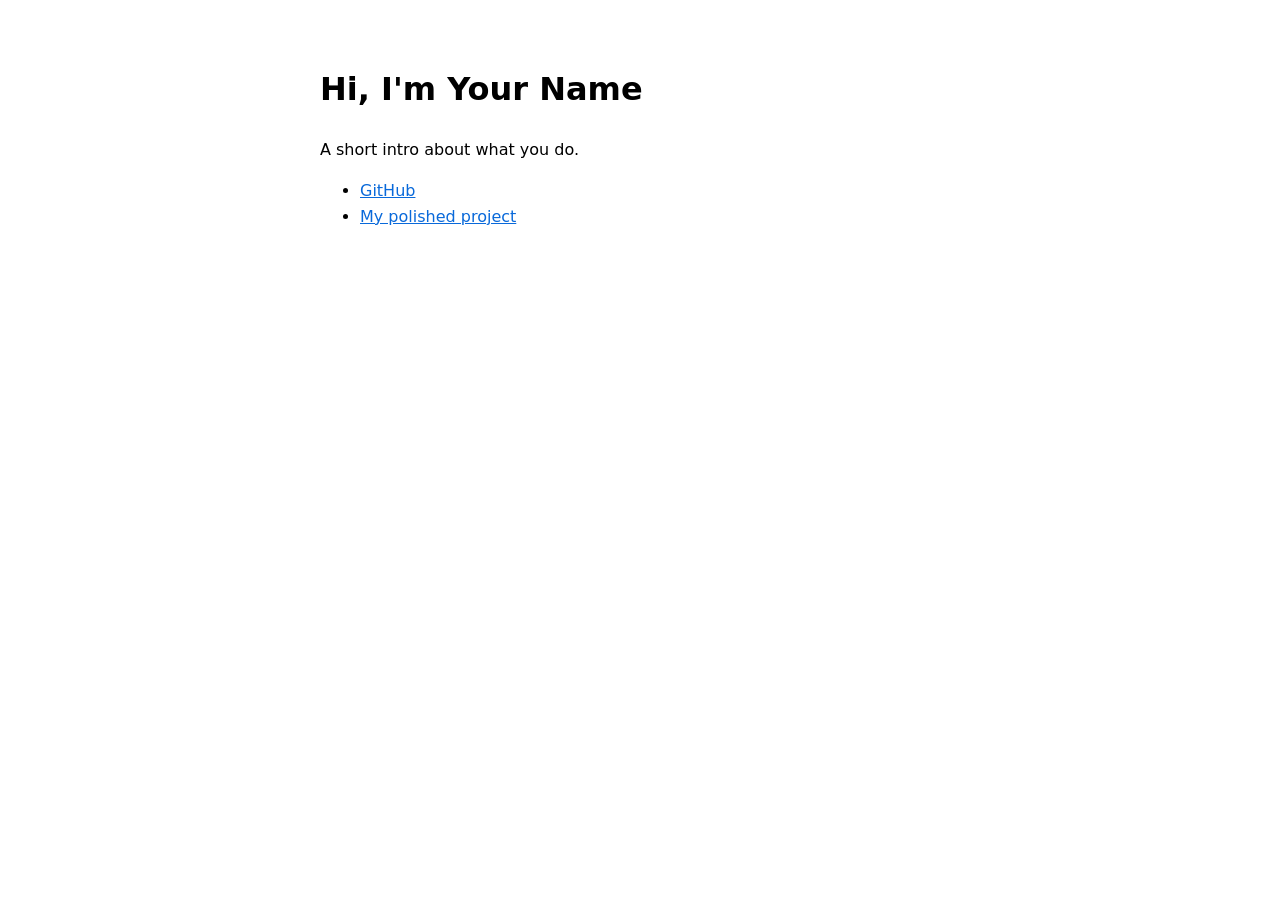
==== index.html @ 8998bba6 "test push" ====
<!DOCTYPE html>
<html lang="en">
<head>
  <meta charset="utf-8">
  <meta name="viewport" content="width=device-width, initial-scale=1">
  <title>Your Name</title>
  <style>
    body { font-family: system-ui, sans-serif; max-width: 640px; margin: 4rem auto; padding: 0 1rem; line-height: 1.6; }
    a { color: #0969da; }
  </style>
</head>
<body>
  <h1>Hi, I'm Your Name</h1>
  <p>A short intro about what you do.</p>
  <ul>
    <li><a href="https://github.com/your-username">GitHub</a></li>
    <li><a href="polished/">My polished project</a></li>
  </ul>
</body>
</html>
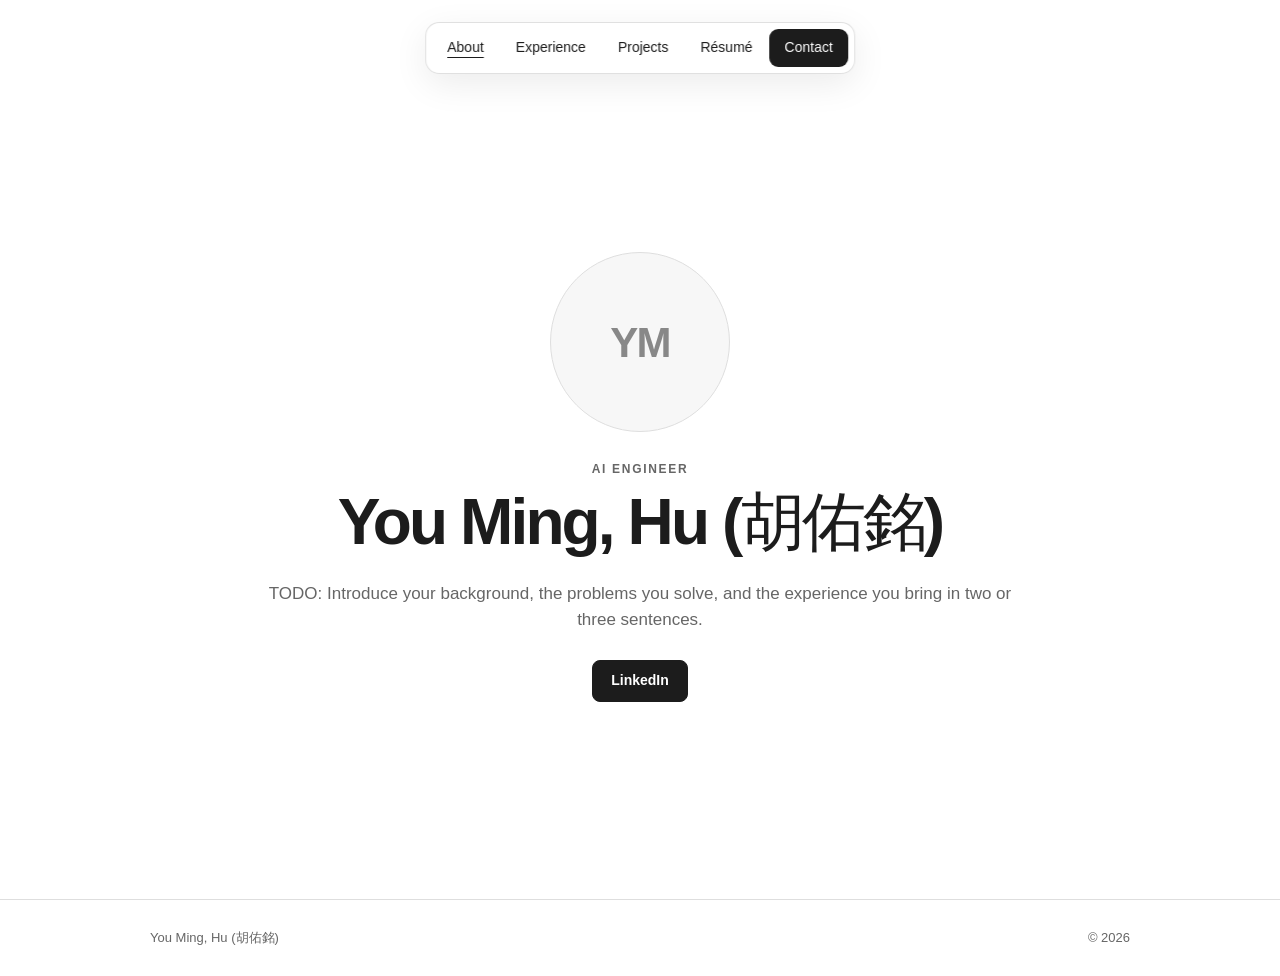
==== commit c8f6588c: "template version" ====
--- a/index.html
+++ b/index.html
@@ -1,20 +1,20 @@
-<!DOCTYPE html>
-<html lang="en">
+<!doctype html>
+<html lang="en" data-page="about" data-root=".">
 <head>
   <meta charset="utf-8">
   <meta name="viewport" content="width=device-width, initial-scale=1">
-  <title>Your Name</title>
-  <style>
-    body { font-family: system-ui, sans-serif; max-width: 640px; margin: 4rem auto; padding: 0 1rem; line-height: 1.6; }
-    a { color: #0969da; }
-  </style>
+  <meta name="description" content="Professional portfolio">
+  <title>About · Portfolio</title>
+  <link rel="icon" href="data:image/svg+xml,%3Csvg xmlns='http://www.w3.org/2000/svg' viewBox='0 0 32 32'%3E%3Crect width='32' height='32' rx='9' fill='%231c1c1c'/%3E%3Cpath d='M9 23V9h7a5 5 0 0 1 0 10h-3' fill='none' stroke='white' stroke-width='3'/%3E%3C/svg%3E">
+  <link rel="stylesheet" href="styles.css">
+  <script src="vendor/marked/marked.umd.js" defer></script>
+  <script src="main.js" defer></script>
 </head>
 <body>
-  <h1>Hi, I'm Your Name</h1>
-  <p>A short intro about what you do.</p>
-  <ul>
-    <li><a href="https://github.com/your-username">GitHub</a></li>
-    <li><a href="polished/">My polished project</a></li>
-  </ul>
+  <a class="skip-link" href="#main">Skip to content</a>
+  <header id="site-navigation" class="floating-nav"></header>
+  <main id="main"><p id="content-error" class="content-error page-width" role="alert" hidden></p><section id="about" class="page-section about-section" aria-labelledby="profile-name"><div class="portrait" aria-hidden="true"><img id="profile-photo" alt="" hidden><span id="profile-initials"></span></div><p id="profile-role" class="eyebrow"></p><h1 id="profile-name">Loading profile…</h1><div id="profile-bio" class="rich-text intro-copy"></div><div id="profile-actions" class="button-row"></div></section></main>
+  <footer id="site-footer" class="page-width"></footer>
+  <noscript><p class="page-width">Enable JavaScript to view this portfolio.</p></noscript>
 </body>
-</html>+</html>
--- a/styles.css
+++ b/styles.css
@@ -0,0 +1,120 @@
+:root{--ink:#1c1c1c;--muted:#666;--line:#dedede;--soft:#f7f7f7;--surface:#fff;--radius:22px;font-family:Inter,-apple-system,BlinkMacSystemFont,"Segoe UI",sans-serif;color:var(--ink);background:var(--surface);font-synthesis:none}
+@view-transition{navigation:auto}
+*{box-sizing:border-box}
+[hidden]{display:none!important}
+html{scroll-behavior:smooth;scroll-padding-top:110px}
+body{margin:0;font-size:16px;line-height:1.55;background:var(--surface)}
+a{color:inherit;text-underline-offset:5px}
+button,a{-webkit-tap-highlight-color:transparent}
+:focus-visible{outline:3px solid #777;outline-offset:4px}
+.page-width{width:min(980px,calc(100% - 48px));margin-inline:auto}
+.skip-link{position:fixed;left:16px;top:-70px;z-index:20;background:#fff;padding:10px 14px;border:1px solid var(--line);border-radius:8px}
+.skip-link:focus{top:16px}
+.floating-nav{position:fixed;z-index:10;top:22px;left:50%;transform:translateX(-50%);width:max-content;max-width:calc(100% - 24px);padding:6px;background:rgba(255,255,255,.9);border:1px solid rgba(0,0,0,.12);border-radius:14px;box-shadow:0 10px 35px rgba(0,0,0,.08);backdrop-filter:blur(14px)}
+.floating-nav{view-transition-name:site-navigation}
+.floating-nav nav{display:flex;align-items:center;gap:2px}
+.floating-nav a{text-decoration:none;padding:8px 15px;border-radius:9px;font-size:14px;white-space:nowrap}
+.floating-nav a:hover{background:var(--soft)}
+.floating-nav a[aria-current=page]:not(.contact-nav){text-decoration:underline;text-decoration-thickness:1px;text-underline-offset:5px}
+.floating-nav .contact-nav{background:var(--ink);color:#fff}
+.floating-nav .contact-nav:hover,.floating-nav .contact-nav[aria-current=page]{background:#3b3b3b}
+.page-section{padding-block:110px;border-bottom:1px solid var(--line)}
+main{view-transition-name:page-content}
+.standalone-section{min-height:calc(100vh - 70px);padding-top:155px}
+.content-error{margin-top:110px;padding:18px;border:1px solid #c02626;border-radius:12px;background:#fff5f5;color:#991b1b;overflow-wrap:anywhere}
+.about-section{min-height:100vh;display:flex;flex-direction:column;align-items:center;justify-content:center;text-align:center;padding:145px 24px 90px}
+.portrait{width:180px;height:180px;margin-bottom:28px;border:1px solid var(--line);border-radius:50%;overflow:hidden;background:var(--soft);display:grid;place-items:center}
+.portrait img{width:100%;height:100%;object-fit:cover}
+.portrait span{font-size:42px;font-weight:600;letter-spacing:-.04em;color:#888}
+.eyebrow{margin:0 0 10px;text-transform:uppercase;letter-spacing:.14em;font-size:12px;font-weight:700;color:var(--muted)}
+h1,h2,h3,p{overflow-wrap:anywhere}
+h1{font-size:clamp(38px,6vw,64px);line-height:1.06;letter-spacing:-.045em;margin:0 0 24px;font-weight:600}
+h2{font-size:clamp(34px,5vw,50px);line-height:1.1;letter-spacing:-.04em;margin:0;font-weight:600}
+.page-title{font-size:clamp(42px,6vw,64px);margin:0}
+.intro-copy{max-width:780px;font-size:17px}
+.button-row{display:flex;justify-content:center;flex-wrap:wrap;gap:10px;margin-top:26px}
+.button{display:inline-flex;align-items:center;justify-content:center;min-height:42px;padding:9px 18px;border:1px solid var(--ink);border-radius:8px;text-decoration:none;font-size:14px;font-weight:600}
+.dark-button{background:var(--ink);color:#fff}
+.section-heading{margin-bottom:42px}
+.centered-heading{text-align:center;max-width:790px;margin-inline:auto}
+.section-intro{margin-top:22px}
+.experience-list{display:grid;gap:18px;max-width:760px;margin:auto}
+.experience-card{padding:28px 30px;border:1px solid var(--line);border-radius:var(--radius);background:#fff;transition:transform .2s ease,box-shadow .2s ease}
+.experience-card:hover{transform:translateY(-2px);box-shadow:0 12px 32px rgba(0,0,0,.06)}
+.experience-company{font-size:22px;margin:0 0 4px}
+.experience-role{margin:0 0 18px;color:var(--muted);font-weight:500}
+.experience-meta{margin:18px 0 0;font-size:13px;font-weight:600;color:var(--muted)}
+.project-instruction{text-align:center;font-size:clamp(20px,3vw,30px);color:var(--muted);margin:0 0 30px}
+.project-list{display:grid;gap:20px}
+.project-card{border:1px solid var(--line);border-radius:var(--radius);overflow:hidden;background:#fff}
+.project-toggle{width:100%;border:0;background:#fff;color:inherit;text-align:left;display:grid;grid-template-columns:280px 1fr;gap:28px;padding:18px}
+.project-preview{appearance:none;border:0;min-height:170px;border-radius:13px;background:var(--soft);overflow:hidden;display:grid;place-items:center;cursor:pointer}
+.project-preview:hover{background:#efefef}
+.project-preview img{width:100%;height:100%;object-fit:cover}
+.project-monogram{font-size:34px;font-weight:600;color:#aaa}
+.project-copy{display:flex;flex-direction:column;padding:10px 8px}
+.project-category{margin:0 0 6px;text-transform:uppercase;letter-spacing:.12em;color:var(--muted);font-size:11px;font-weight:700}
+.project-copy h3{font-size:24px;line-height:1.15;letter-spacing:-.025em;margin:0 0 12px}
+.project-summary{font-size:14px;color:var(--muted);max-width:580px}
+.project-tags{display:flex;flex-wrap:wrap;gap:7px;margin-top:18px}
+.project-tag{font-size:12px;border:1px solid var(--line);border-radius:999px;padding:4px 9px}
+.project-open-button{align-self:flex-start;margin-top:18px;border:0;border-bottom:1px solid var(--ink);padding:3px 0;background:transparent;font:inherit;font-size:13px;font-weight:600;cursor:pointer}
+.project-period{margin:auto 0 0;text-align:right;font-size:12px;color:var(--muted)}
+.project-expanded{border-top:1px solid var(--line);padding:26px}
+.project-expanded[hidden]{display:none}
+.project-details{display:grid;grid-template-columns:repeat(3,1fr);gap:26px}
+.project-details h4{margin:0 0 8px;font-size:14px}
+.media{margin:24px 0 0;border:1px solid var(--line);border-radius:14px;overflow:hidden;background:var(--soft)}
+.media iframe{display:block;width:100%;height:430px;border:0;background:#fff}
+.media img,.media video{display:block;width:100%;max-height:640px;object-fit:contain}
+.media figcaption{padding:11px 16px;border-top:1px solid var(--line);font-size:13px;color:var(--muted)}
+.resume-heading{display:flex;align-items:end;justify-content:space-between;gap:24px;margin-bottom:30px}
+.resume-viewer{min-height:620px;border:1px solid var(--line);border-radius:var(--radius);background:var(--soft);display:grid;place-items:center;text-align:center;color:var(--muted);overflow:hidden}
+.resume-viewer iframe{width:100%;height:min(80vh,920px);border:0;background:#fff}
+.resume-viewer code{font-size:.9em}
+.contact-section{padding-inline:24px}
+.contact-list{width:min(620px,100%);margin:auto;border:1px solid var(--line);border-radius:var(--radius);overflow:hidden}
+.contact-item{display:grid;grid-template-columns:120px 1fr;gap:20px;padding:18px 24px;text-decoration:none;border-bottom:1px solid var(--line)}
+.contact-item:last-child{border-bottom:0}
+.contact-item:hover{background:var(--soft)}
+.contact-label{font-weight:600}
+.contact-value{color:var(--muted);overflow-wrap:anywhere}
+.rich-text{color:var(--muted);overflow-wrap:anywhere}
+.rich-text>:first-child{margin-top:0}
+.rich-text>:last-child{margin-bottom:0}
+.rich-text p{margin:.65em 0}
+.rich-text ul,.rich-text ol{margin:.65em 0;padding-left:1.4em}
+.rich-text blockquote{margin:.8em 0;padding-left:1em;border-left:3px solid var(--line)}
+.rich-text code{font-family:ui-monospace,SFMono-Regular,Menlo,monospace;font-size:.9em;background:#efefef;padding:.1em .3em;border-radius:3px}
+.rich-text pre{overflow:auto;background:var(--soft);padding:13px;border-radius:8px}
+.rich-text pre code{padding:0}
+.rich-text h3,.rich-text h4,.rich-text h5,.rich-text h6{color:var(--ink);margin:1em 0 .4em}
+footer{display:flex;justify-content:space-between;gap:24px;padding-block:28px;color:var(--muted);font-size:13px}
+::view-transition-old(page-content){animation:page-out 160ms ease-in both}
+::view-transition-new(page-content){animation:page-in 260ms 40ms ease-out both}
+::view-transition-old(site-navigation),::view-transition-new(site-navigation){animation-duration:180ms}
+@keyframes page-out{to{opacity:0;transform:translateY(-8px)}}
+@keyframes page-in{from{opacity:0;transform:translateY(10px)}}
+@supports not (view-transition-name:page-content){main{animation:page-in 260ms ease-out both}}
+@media(max-width:760px){html{scroll-padding-top:90px}
+.page-width{width:min(100% - 32px,980px)}
+.floating-nav{top:12px;width:calc(100% - 24px);overflow-x:auto}
+.floating-nav nav{width:max-content}
+.floating-nav a{padding:8px 9px;font-size:12px}
+.page-section{padding-block:80px}
+.about-section{padding-top:120px}
+.portrait{width:145px;height:145px}
+.project-toggle{grid-template-columns:1fr}
+.project-preview{min-height:210px}
+.project-details{grid-template-columns:1fr}
+.project-period{text-align:left;margin-top:18px}
+.resume-heading{align-items:start;flex-direction:column}
+.resume-viewer{min-height:440px}
+.contact-item{grid-template-columns:1fr;gap:3px}
+.media iframe{height:360px}
+}
+@media(prefers-reduced-motion:reduce){html{scroll-behavior:auto}
+.experience-card{transition:none}
+main{animation:none}
+::view-transition-old(*),::view-transition-new(*){animation:none}
+}
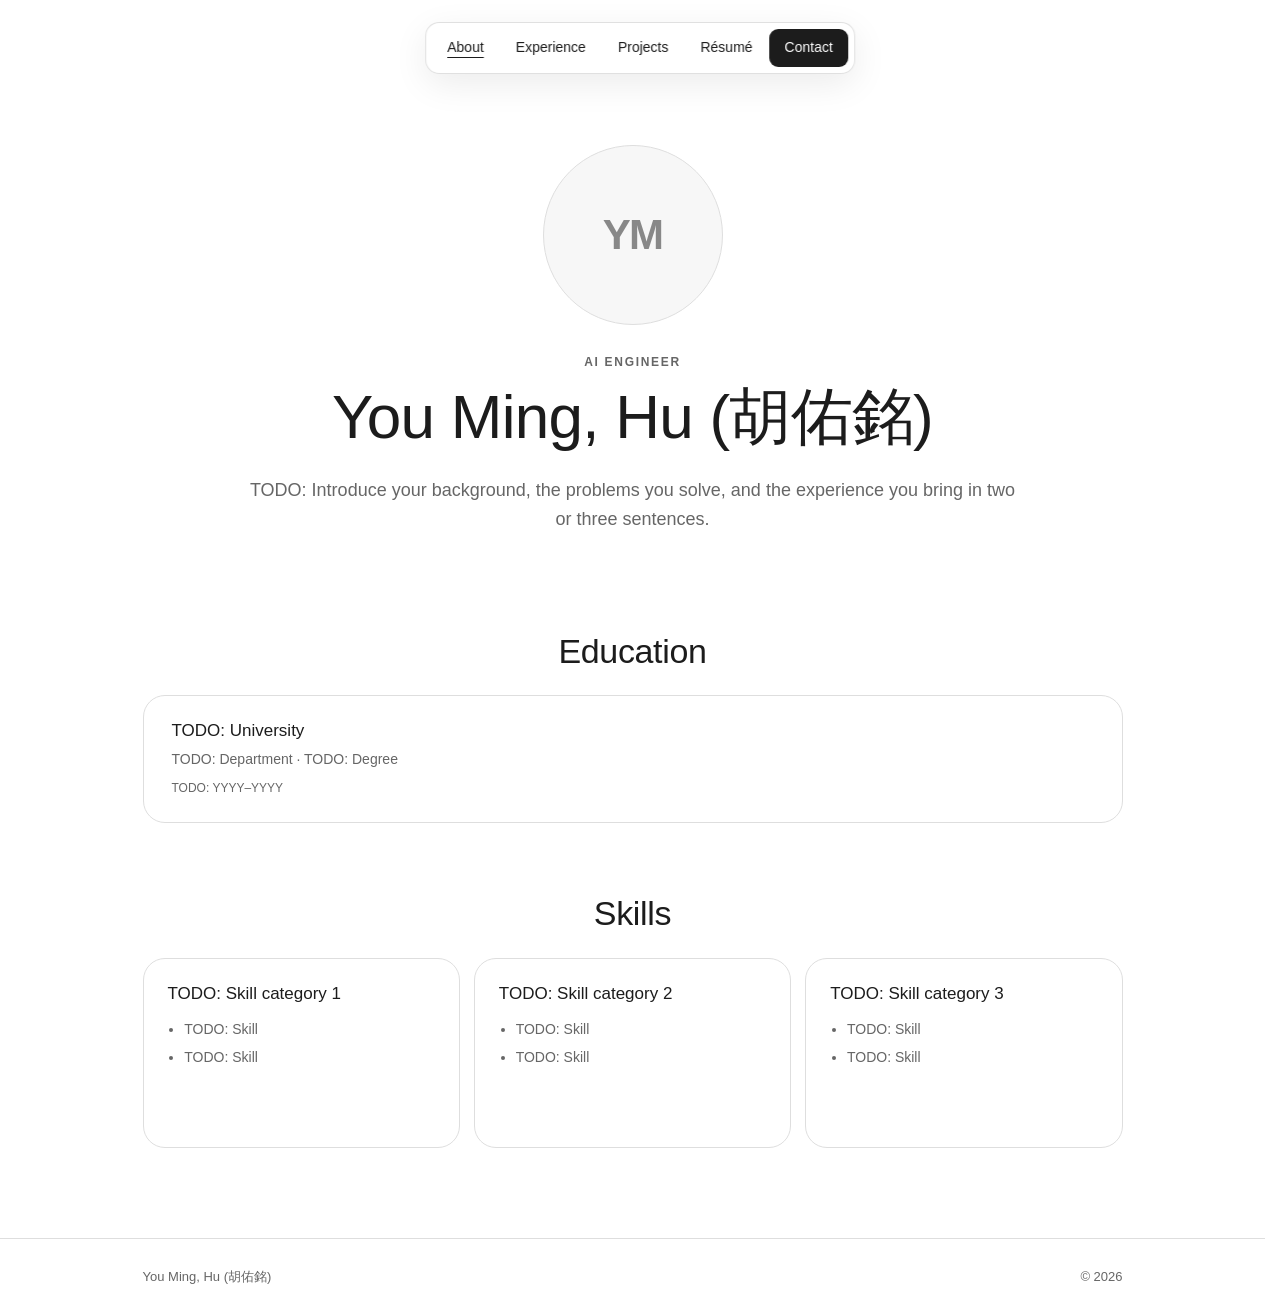
==== commit 20ce8aaf: "update landing page" ====
--- a/index.html
+++ b/index.html
@@ -13,7 +13,7 @@
 <body>
   <a class="skip-link" href="#main">Skip to content</a>
   <header id="site-navigation" class="floating-nav"></header>
-  <main id="main"><p id="content-error" class="content-error page-width" role="alert" hidden></p><section id="about" class="page-section about-section" aria-labelledby="profile-name"><div class="portrait" aria-hidden="true"><img id="profile-photo" alt="" hidden><span id="profile-initials"></span></div><p id="profile-role" class="eyebrow"></p><h1 id="profile-name">Loading profile…</h1><div id="profile-bio" class="rich-text intro-copy"></div><div id="profile-actions" class="button-row"></div></section></main>
+  <main id="main"><p id="content-error" class="content-error page-width" role="alert" hidden></p><section id="about" class="page-section about-section" aria-labelledby="profile-name"><div class="about-profile"><div class="portrait" aria-hidden="true"><img id="profile-photo" alt="" hidden><span id="profile-initials"></span></div><p id="profile-role" class="eyebrow"></p><h1 id="profile-name">Loading profile…</h1><div id="profile-bio" class="rich-text intro-copy"></div><div id="profile-actions" class="button-row"></div></div><section class="about-subsection education-section" aria-labelledby="education-title"><h2 id="education-title">Education</h2><div id="education-list" class="education-list"></div></section><section class="about-subsection skills-section" aria-labelledby="skills-title"><h2 id="skills-title">Skills</h2><div id="skills-list" class="skills-list"></div></section></section></main>
   <footer id="site-footer" class="page-width"></footer>
   <noscript><p class="page-width">Enable JavaScript to view this portfolio.</p></noscript>
 </body>
--- a/styles.css
+++ b/styles.css
@@ -1,8 +1,7 @@
-:root{--ink:#1c1c1c;--muted:#666;--line:#dedede;--soft:#f7f7f7;--surface:#fff;--radius:22px;font-family:Inter,-apple-system,BlinkMacSystemFont,"Segoe UI",sans-serif;color:var(--ink);background:var(--surface);font-synthesis:none}
-@view-transition{navigation:auto}
+:root{--ink:#1c1c1c;--muted:#666;--line:#dedede;--soft:#f7f7f7;--surface:#fff;--radius:22px;font-family:Inter,-apple-system,BlinkMacSystemFont,"Segoe UI","PingFang TC","Hiragino Sans","Microsoft JhengHei","Noto Sans TC",sans-serif;color:var(--ink);background:var(--surface);font-synthesis:none}
 *{box-sizing:border-box}
 [hidden]{display:none!important}
-html{scroll-behavior:smooth;scroll-padding-top:110px}
+html{scroll-behavior:smooth;scroll-padding-top:110px;overflow-y:scroll;scrollbar-gutter:stable}
 body{margin:0;font-size:16px;line-height:1.55;background:var(--surface)}
 a{color:inherit;text-underline-offset:5px}
 button,a{-webkit-tap-highlight-color:transparent}
@@ -11,7 +10,6 @@
 .skip-link{position:fixed;left:16px;top:-70px;z-index:20;background:#fff;padding:10px 14px;border:1px solid var(--line);border-radius:8px}
 .skip-link:focus{top:16px}
 .floating-nav{position:fixed;z-index:10;top:22px;left:50%;transform:translateX(-50%);width:max-content;max-width:calc(100% - 24px);padding:6px;background:rgba(255,255,255,.9);border:1px solid rgba(0,0,0,.12);border-radius:14px;box-shadow:0 10px 35px rgba(0,0,0,.08);backdrop-filter:blur(14px)}
-.floating-nav{view-transition-name:site-navigation}
 .floating-nav nav{display:flex;align-items:center;gap:2px}
 .floating-nav a{text-decoration:none;padding:8px 15px;border-radius:9px;font-size:14px;white-space:nowrap}
 .floating-nav a:hover{background:var(--soft)}
@@ -19,22 +17,38 @@
 .floating-nav .contact-nav{background:var(--ink);color:#fff}
 .floating-nav .contact-nav:hover,.floating-nav .contact-nav[aria-current=page]{background:#3b3b3b}
 .page-section{padding-block:110px;border-bottom:1px solid var(--line)}
-main{view-transition-name:page-content}
+main h1{opacity:0;transform:translateY(12px)}
+.portrait,.about-profile>.eyebrow,.intro-copy,.button-row,.education-section,.skills-section,.section-heading>.eyebrow,.resume-heading .eyebrow,.experience-list,.section-intro,.project-instruction,.project-list,.resume-heading .button,.resume-viewer,.contact-list,footer{opacity:0;transform:translateY(8px)}
+html.title-ready main h1{animation:title-in 260ms cubic-bezier(.2,.75,.2,1) both}
+html.content-ready .portrait,html.content-ready .about-profile>.eyebrow,html.content-ready .intro-copy,html.content-ready .button-row,html.content-ready .education-section,html.content-ready .skills-section,html.content-ready .section-heading>.eyebrow,html.content-ready .resume-heading .eyebrow,html.content-ready .experience-list,html.content-ready .section-intro,html.content-ready .project-instruction,html.content-ready .project-list,html.content-ready .resume-heading .button,html.content-ready .resume-viewer,html.content-ready .contact-list,html.content-ready footer{animation:content-in 420ms cubic-bezier(.4,0,.2,1) both}
+html.page-leaving main h1,html.page-leaving .portrait,html.page-leaving .about-profile>.eyebrow,html.page-leaving .intro-copy,html.page-leaving .button-row,html.page-leaving .education-section,html.page-leaving .skills-section,html.page-leaving .section-heading>.eyebrow,html.page-leaving .resume-heading .eyebrow,html.page-leaving .experience-list,html.page-leaving .section-intro,html.page-leaving .project-instruction,html.page-leaving .project-list,html.page-leaving .resume-heading .button,html.page-leaving .resume-viewer,html.page-leaving .contact-list,html.page-leaving footer{animation:none;opacity:0;transition:opacity 30ms linear}
 .standalone-section{min-height:calc(100vh - 70px);padding-top:155px}
 .content-error{margin-top:110px;padding:18px;border:1px solid #c02626;border-radius:12px;background:#fff5f5;color:#991b1b;overflow-wrap:anywhere}
-.about-section{min-height:100vh;display:flex;flex-direction:column;align-items:center;justify-content:center;text-align:center;padding:145px 24px 90px}
+.about-section{min-height:100vh;text-align:center;padding:145px 24px 90px}
+.about-profile{display:flex;flex-direction:column;align-items:center;max-width:820px;margin-inline:auto}
 .portrait{width:180px;height:180px;margin-bottom:28px;border:1px solid var(--line);border-radius:50%;overflow:hidden;background:var(--soft);display:grid;place-items:center}
 .portrait img{width:100%;height:100%;object-fit:cover}
 .portrait span{font-size:42px;font-weight:600;letter-spacing:-.04em;color:#888}
 .eyebrow{margin:0 0 10px;text-transform:uppercase;letter-spacing:.14em;font-size:12px;font-weight:700;color:var(--muted)}
 h1,h2,h3,p{overflow-wrap:anywhere}
-h1{font-size:clamp(38px,6vw,64px);line-height:1.06;letter-spacing:-.045em;margin:0 0 24px;font-weight:600}
-h2{font-size:clamp(34px,5vw,50px);line-height:1.1;letter-spacing:-.04em;margin:0;font-weight:600}
-.page-title{font-size:clamp(42px,6vw,64px);margin:0}
-.intro-copy{max-width:780px;font-size:17px}
+h1{font-size:clamp(38px,6vw,62px);line-height:1.14;letter-spacing:-.012em;margin:0 0 24px;font-weight:500}
+h2{font-size:clamp(34px,5vw,48px);line-height:1.17;letter-spacing:-.01em;margin:0;font-weight:500}
+.page-title{font-size:clamp(42px,6vw,62px);margin:0}
+.intro-copy{max-width:780px;font-size:18px;line-height:1.62}
 .button-row{display:flex;justify-content:center;flex-wrap:wrap;gap:10px;margin-top:26px}
 .button{display:inline-flex;align-items:center;justify-content:center;min-height:42px;padding:9px 18px;border:1px solid var(--ink);border-radius:8px;text-decoration:none;font-size:14px;font-weight:600}
 .dark-button{background:var(--ink);color:#fff}
+.about-subsection{width:min(980px,100%);margin:70px auto 0;text-align:left}
+.about-subsection>h2{text-align:center;margin-bottom:24px;font-size:clamp(26px,3.5vw,34px);line-height:1.2;font-weight:500}
+.education-list{display:grid;gap:14px}
+.education-card{position:relative;padding:24px 28px;border:1px solid var(--line);border-radius:var(--radius);background:#fff}
+.education-card h3,.skill-card h3{margin:0;font-size:17px;line-height:1.3;font-weight:500}
+.education-study{margin:7px 0 0;color:var(--muted);font-size:14px}
+.education-period{margin:8px 0 0;font-size:12px;color:var(--muted)}
+.skills-list{display:grid;grid-template-columns:repeat(3,minmax(0,1fr));gap:14px}
+.skill-card{min-height:190px;padding:24px;border:1px solid var(--line);border-radius:var(--radius);background:#fff}
+.skill-card ul{margin:14px 0 0;padding-left:1.2em;color:var(--muted);font-size:14px;line-height:1.5}
+.skill-card li+li{margin-top:7px}
 .section-heading{margin-bottom:42px}
 .centered-heading{text-align:center;max-width:790px;margin-inline:auto}
 .section-intro{margin-top:22px}
@@ -46,7 +60,8 @@
 .experience-meta{margin:18px 0 0;font-size:13px;font-weight:600;color:var(--muted)}
 .project-instruction{text-align:center;font-size:clamp(20px,3vw,30px);color:var(--muted);margin:0 0 30px}
 .project-list{display:grid;gap:20px}
-.project-card{border:1px solid var(--line);border-radius:var(--radius);overflow:hidden;background:#fff}
+.project-card{border:1px solid var(--line);border-radius:var(--radius);overflow:hidden;background:#fff;transition:border-color 320ms ease,box-shadow 320ms ease}
+.project-card.is-open{border-color:#c8c8c8;box-shadow:0 16px 42px rgba(0,0,0,.055)}
 .project-toggle{width:100%;border:0;background:#fff;color:inherit;text-align:left;display:grid;grid-template-columns:280px 1fr;gap:28px;padding:18px}
 .project-preview{appearance:none;border:0;min-height:170px;border-radius:13px;background:var(--soft);overflow:hidden;display:grid;place-items:center;cursor:pointer}
 .project-preview:hover{background:#efefef}
@@ -54,14 +69,19 @@
 .project-monogram{font-size:34px;font-weight:600;color:#aaa}
 .project-copy{display:flex;flex-direction:column;padding:10px 8px}
 .project-category{margin:0 0 6px;text-transform:uppercase;letter-spacing:.12em;color:var(--muted);font-size:11px;font-weight:700}
-.project-copy h3{font-size:24px;line-height:1.15;letter-spacing:-.025em;margin:0 0 12px}
+.project-copy h3{font-size:24px;line-height:1.24;letter-spacing:-.008em;margin:0 0 12px;font-weight:500}
 .project-summary{font-size:14px;color:var(--muted);max-width:580px}
 .project-tags{display:flex;flex-wrap:wrap;gap:7px;margin-top:18px}
 .project-tag{font-size:12px;border:1px solid var(--line);border-radius:999px;padding:4px 9px}
-.project-open-button{align-self:flex-start;margin-top:18px;border:0;border-bottom:1px solid var(--ink);padding:3px 0;background:transparent;font:inherit;font-size:13px;font-weight:600;cursor:pointer}
+.project-open-button{align-self:flex-start;display:inline-flex;align-items:center;gap:9px;margin-top:18px;border:1px solid var(--line);border-radius:999px;padding:7px 11px 7px 13px;background:#fff;font:inherit;font-size:13px;font-weight:600;cursor:pointer;transition:background 200ms ease,border-color 200ms ease}
+.project-open-button:hover{background:var(--soft);border-color:#c8c8c8}
+.project-open-button::after{content:"+";display:grid;place-items:center;width:18px;height:18px;font-size:18px;line-height:1;font-weight:400;transition:transform 380ms cubic-bezier(.4,0,.2,1)}
+.project-card.is-open .project-open-button::after{transform:rotate(45deg)}
 .project-period{margin:auto 0 0;text-align:right;font-size:12px;color:var(--muted)}
-.project-expanded{border-top:1px solid var(--line);padding:26px}
-.project-expanded[hidden]{display:none}
+.project-expanded{display:grid;grid-template-rows:0fr;transition:grid-template-rows 420ms cubic-bezier(.4,0,.2,1)}
+.project-expanded-inner{min-height:0;overflow:hidden;opacity:0;transform:translateY(-6px);padding:0 26px;transition:opacity 260ms ease,transform 420ms cubic-bezier(.4,0,.2,1),padding 420ms cubic-bezier(.4,0,.2,1)}
+.project-card.is-open .project-expanded{grid-template-rows:1fr}
+.project-card.is-open .project-expanded-inner{opacity:1;transform:translateY(0);padding-block:26px;box-shadow:inset 0 1px var(--line);transition-delay:70ms,0ms,0ms}
 .project-details{display:grid;grid-template-columns:repeat(3,1fr);gap:26px}
 .project-details h4{margin:0 0 8px;font-size:14px}
 .media{margin:24px 0 0;border:1px solid var(--line);border-radius:14px;overflow:hidden;background:var(--soft)}
@@ -90,19 +110,17 @@
 .rich-text pre code{padding:0}
 .rich-text h3,.rich-text h4,.rich-text h5,.rich-text h6{color:var(--ink);margin:1em 0 .4em}
 footer{display:flex;justify-content:space-between;gap:24px;padding-block:28px;color:var(--muted);font-size:13px}
-::view-transition-old(page-content){animation:page-out 160ms ease-in both}
-::view-transition-new(page-content){animation:page-in 260ms 40ms ease-out both}
-::view-transition-old(site-navigation),::view-transition-new(site-navigation){animation-duration:180ms}
-@keyframes page-out{to{opacity:0;transform:translateY(-8px)}}
-@keyframes page-in{from{opacity:0;transform:translateY(10px)}}
-@supports not (view-transition-name:page-content){main{animation:page-in 260ms ease-out both}}
+@keyframes content-in{0%{opacity:0;transform:translateY(8px)}35%{opacity:.22}100%{opacity:1;transform:translateY(0)}}
+@keyframes title-in{from{opacity:0;transform:translateY(12px)}to{opacity:1;transform:translateY(0)}}
 @media(max-width:760px){html{scroll-padding-top:90px}
 .page-width{width:min(100% - 32px,980px)}
 .floating-nav{top:12px;width:calc(100% - 24px);overflow-x:auto}
-.floating-nav nav{width:max-content}
-.floating-nav a{padding:8px 9px;font-size:12px}
+.floating-nav nav{display:grid;grid-template-columns:repeat(5,minmax(0,1fr));width:100%}
+.floating-nav a{padding:8px 3px;font-size:12px;text-align:center}
 .page-section{padding-block:80px}
 .about-section{padding-top:120px}
+.about-subsection{margin-top:52px}
+.skills-list{grid-template-columns:1fr}
 .portrait{width:145px;height:145px}
 .project-toggle{grid-template-columns:1fr}
 .project-preview{min-height:210px}
@@ -114,7 +132,6 @@
 .media iframe{height:360px}
 }
 @media(prefers-reduced-motion:reduce){html{scroll-behavior:auto}
-.experience-card{transition:none}
-main{animation:none}
-::view-transition-old(*),::view-transition-new(*){animation:none}
+.experience-card,.project-card,.project-expanded,.project-expanded-inner,.project-open-button,.project-open-button::after{transition:none}
+main h1,.portrait,.about-profile>.eyebrow,.intro-copy,.button-row,.education-section,.skills-section,.section-heading>.eyebrow,.resume-heading .eyebrow,.experience-list,.section-intro,.project-instruction,.project-list,.resume-heading .button,.resume-viewer,.contact-list,footer{animation:none;opacity:1;transform:none;transition:none}
 }
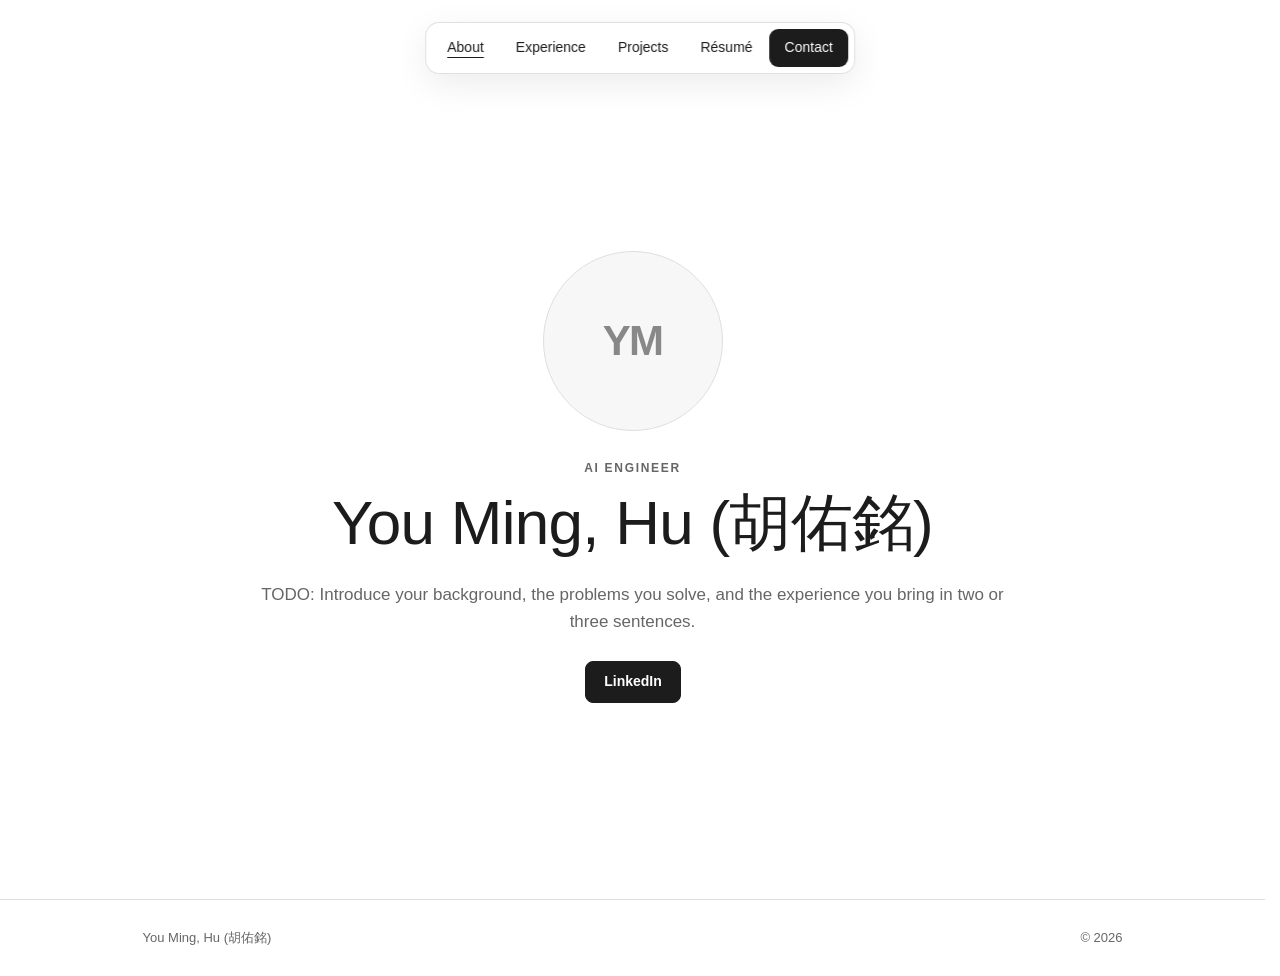
==== commit 37c5cf31: "revert landing page design" ====
--- a/index.html
+++ b/index.html
@@ -13,7 +13,7 @@
 <body>
   <a class="skip-link" href="#main">Skip to content</a>
   <header id="site-navigation" class="floating-nav"></header>
-  <main id="main"><p id="content-error" class="content-error page-width" role="alert" hidden></p><section id="about" class="page-section about-section" aria-labelledby="profile-name"><div class="about-profile"><div class="portrait" aria-hidden="true"><img id="profile-photo" alt="" hidden><span id="profile-initials"></span></div><p id="profile-role" class="eyebrow"></p><h1 id="profile-name">Loading profile…</h1><div id="profile-bio" class="rich-text intro-copy"></div><div id="profile-actions" class="button-row"></div></div><section class="about-subsection education-section" aria-labelledby="education-title"><h2 id="education-title">Education</h2><div id="education-list" class="education-list"></div></section><section class="about-subsection skills-section" aria-labelledby="skills-title"><h2 id="skills-title">Skills</h2><div id="skills-list" class="skills-list"></div></section></section></main>
+  <main id="main"><p id="content-error" class="content-error page-width" role="alert" hidden></p><section id="about" class="page-section about-section" aria-labelledby="profile-name"><div class="portrait" aria-hidden="true"><img id="profile-photo" alt="" hidden><span id="profile-initials"></span></div><p id="profile-role" class="eyebrow"></p><h1 id="profile-name">Loading profile…</h1><div id="profile-bio" class="rich-text intro-copy"></div><div id="profile-actions" class="button-row"></div></section></main>
   <footer id="site-footer" class="page-width"></footer>
   <noscript><p class="page-width">Enable JavaScript to view this portfolio.</p></noscript>
 </body>
--- a/styles.css
+++ b/styles.css
@@ -18,14 +18,13 @@
 .floating-nav .contact-nav:hover,.floating-nav .contact-nav[aria-current=page]{background:#3b3b3b}
 .page-section{padding-block:110px;border-bottom:1px solid var(--line)}
 main h1{opacity:0;transform:translateY(12px)}
-.portrait,.about-profile>.eyebrow,.intro-copy,.button-row,.education-section,.skills-section,.section-heading>.eyebrow,.resume-heading .eyebrow,.experience-list,.section-intro,.project-instruction,.project-list,.resume-heading .button,.resume-viewer,.contact-list,footer{opacity:0;transform:translateY(8px)}
+.portrait,.about-section>.eyebrow,.intro-copy,.button-row,.section-heading>.eyebrow,.resume-heading .eyebrow,.experience-list,.section-intro,.project-instruction,.project-list,.resume-heading .button,.resume-viewer,.contact-list,footer{opacity:0;transform:translateY(8px)}
 html.title-ready main h1{animation:title-in 260ms cubic-bezier(.2,.75,.2,1) both}
-html.content-ready .portrait,html.content-ready .about-profile>.eyebrow,html.content-ready .intro-copy,html.content-ready .button-row,html.content-ready .education-section,html.content-ready .skills-section,html.content-ready .section-heading>.eyebrow,html.content-ready .resume-heading .eyebrow,html.content-ready .experience-list,html.content-ready .section-intro,html.content-ready .project-instruction,html.content-ready .project-list,html.content-ready .resume-heading .button,html.content-ready .resume-viewer,html.content-ready .contact-list,html.content-ready footer{animation:content-in 420ms cubic-bezier(.4,0,.2,1) both}
-html.page-leaving main h1,html.page-leaving .portrait,html.page-leaving .about-profile>.eyebrow,html.page-leaving .intro-copy,html.page-leaving .button-row,html.page-leaving .education-section,html.page-leaving .skills-section,html.page-leaving .section-heading>.eyebrow,html.page-leaving .resume-heading .eyebrow,html.page-leaving .experience-list,html.page-leaving .section-intro,html.page-leaving .project-instruction,html.page-leaving .project-list,html.page-leaving .resume-heading .button,html.page-leaving .resume-viewer,html.page-leaving .contact-list,html.page-leaving footer{animation:none;opacity:0;transition:opacity 30ms linear}
+html.content-ready .portrait,html.content-ready .about-section>.eyebrow,html.content-ready .intro-copy,html.content-ready .button-row,html.content-ready .section-heading>.eyebrow,html.content-ready .resume-heading .eyebrow,html.content-ready .experience-list,html.content-ready .section-intro,html.content-ready .project-instruction,html.content-ready .project-list,html.content-ready .resume-heading .button,html.content-ready .resume-viewer,html.content-ready .contact-list,html.content-ready footer{animation:content-in 420ms cubic-bezier(.4,0,.2,1) both}
+html.page-leaving main h1,html.page-leaving .portrait,html.page-leaving .about-section>.eyebrow,html.page-leaving .intro-copy,html.page-leaving .button-row,html.page-leaving .section-heading>.eyebrow,html.page-leaving .resume-heading .eyebrow,html.page-leaving .experience-list,html.page-leaving .section-intro,html.page-leaving .project-instruction,html.page-leaving .project-list,html.page-leaving .resume-heading .button,html.page-leaving .resume-viewer,html.page-leaving .contact-list,html.page-leaving footer{animation:none;opacity:0;transition:opacity 30ms linear}
 .standalone-section{min-height:calc(100vh - 70px);padding-top:155px}
 .content-error{margin-top:110px;padding:18px;border:1px solid #c02626;border-radius:12px;background:#fff5f5;color:#991b1b;overflow-wrap:anywhere}
-.about-section{min-height:100vh;text-align:center;padding:145px 24px 90px}
-.about-profile{display:flex;flex-direction:column;align-items:center;max-width:820px;margin-inline:auto}
+.about-section{min-height:100vh;display:flex;flex-direction:column;align-items:center;justify-content:center;text-align:center;padding:145px 24px 90px}
 .portrait{width:180px;height:180px;margin-bottom:28px;border:1px solid var(--line);border-radius:50%;overflow:hidden;background:var(--soft);display:grid;place-items:center}
 .portrait img{width:100%;height:100%;object-fit:cover}
 .portrait span{font-size:42px;font-weight:600;letter-spacing:-.04em;color:#888}
@@ -34,21 +33,10 @@
 h1{font-size:clamp(38px,6vw,62px);line-height:1.14;letter-spacing:-.012em;margin:0 0 24px;font-weight:500}
 h2{font-size:clamp(34px,5vw,48px);line-height:1.17;letter-spacing:-.01em;margin:0;font-weight:500}
 .page-title{font-size:clamp(42px,6vw,62px);margin:0}
-.intro-copy{max-width:780px;font-size:18px;line-height:1.62}
+.intro-copy{max-width:780px;font-size:17px}
 .button-row{display:flex;justify-content:center;flex-wrap:wrap;gap:10px;margin-top:26px}
 .button{display:inline-flex;align-items:center;justify-content:center;min-height:42px;padding:9px 18px;border:1px solid var(--ink);border-radius:8px;text-decoration:none;font-size:14px;font-weight:600}
 .dark-button{background:var(--ink);color:#fff}
-.about-subsection{width:min(980px,100%);margin:70px auto 0;text-align:left}
-.about-subsection>h2{text-align:center;margin-bottom:24px;font-size:clamp(26px,3.5vw,34px);line-height:1.2;font-weight:500}
-.education-list{display:grid;gap:14px}
-.education-card{position:relative;padding:24px 28px;border:1px solid var(--line);border-radius:var(--radius);background:#fff}
-.education-card h3,.skill-card h3{margin:0;font-size:17px;line-height:1.3;font-weight:500}
-.education-study{margin:7px 0 0;color:var(--muted);font-size:14px}
-.education-period{margin:8px 0 0;font-size:12px;color:var(--muted)}
-.skills-list{display:grid;grid-template-columns:repeat(3,minmax(0,1fr));gap:14px}
-.skill-card{min-height:190px;padding:24px;border:1px solid var(--line);border-radius:var(--radius);background:#fff}
-.skill-card ul{margin:14px 0 0;padding-left:1.2em;color:var(--muted);font-size:14px;line-height:1.5}
-.skill-card li+li{margin-top:7px}
 .section-heading{margin-bottom:42px}
 .centered-heading{text-align:center;max-width:790px;margin-inline:auto}
 .section-intro{margin-top:22px}
@@ -119,8 +107,6 @@
 .floating-nav a{padding:8px 3px;font-size:12px;text-align:center}
 .page-section{padding-block:80px}
 .about-section{padding-top:120px}
-.about-subsection{margin-top:52px}
-.skills-list{grid-template-columns:1fr}
 .portrait{width:145px;height:145px}
 .project-toggle{grid-template-columns:1fr}
 .project-preview{min-height:210px}
@@ -133,5 +119,5 @@
 }
 @media(prefers-reduced-motion:reduce){html{scroll-behavior:auto}
 .experience-card,.project-card,.project-expanded,.project-expanded-inner,.project-open-button,.project-open-button::after{transition:none}
-main h1,.portrait,.about-profile>.eyebrow,.intro-copy,.button-row,.education-section,.skills-section,.section-heading>.eyebrow,.resume-heading .eyebrow,.experience-list,.section-intro,.project-instruction,.project-list,.resume-heading .button,.resume-viewer,.contact-list,footer{animation:none;opacity:1;transform:none;transition:none}
+main h1,.portrait,.about-section>.eyebrow,.intro-copy,.button-row,.section-heading>.eyebrow,.resume-heading .eyebrow,.experience-list,.section-intro,.project-instruction,.project-list,.resume-heading .button,.resume-viewer,.contact-list,footer{animation:none;opacity:1;transform:none;transition:none}
 }
